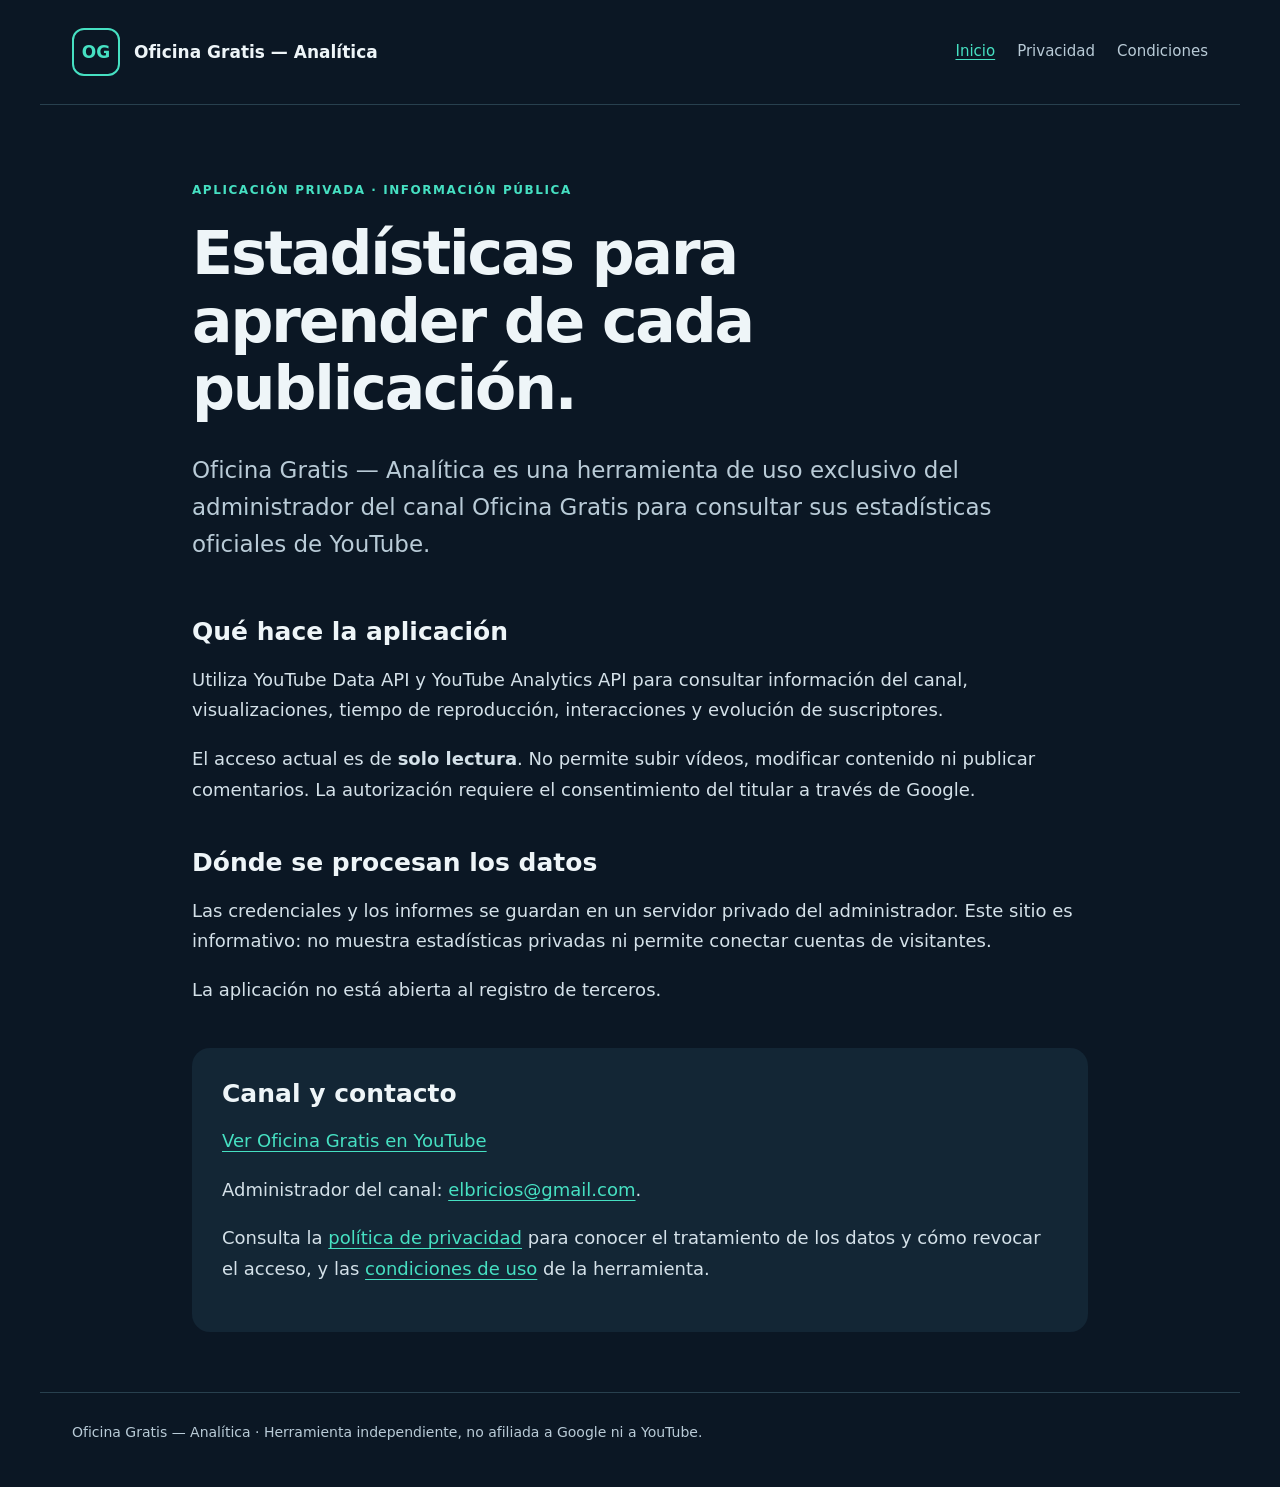
==== index.html @ bce7aa6c "Add files via upload" ====
<!doctype html>
<html lang="es">
<head>
<meta charset="utf-8">
<meta name="viewport" content="width=device-width,initial-scale=1">
<meta name="description" content="Información sobre Oficina Gratis — Analítica, herramienta privada de consulta de estadísticas de YouTube.">
<title>Oficina Gratis — Analítica</title>
<link rel="stylesheet" href="estilos.css">
</head>
<body>
<header><a class="brand" href="index.html"><span class="mark">OG</span> Oficina Gratis — Analítica</a><nav aria-label="Principal"><a href="index.html" aria-current="page">Inicio</a><a href="privacidad.html">Privacidad</a><a href="condiciones.html">Condiciones</a></nav></header>
<main>
<p class="eyebrow">APLICACIÓN PRIVADA · INFORMACIÓN PÚBLICA</p>
<h1>Estadísticas para aprender de cada publicación.</h1>
<p class="lead">Oficina Gratis — Analítica es una herramienta de uso exclusivo del administrador del canal Oficina Gratis para consultar sus estadísticas oficiales de YouTube.</p>
<section><h2>Qué hace la aplicación</h2><p>Utiliza YouTube Data API y YouTube Analytics API para consultar información del canal, visualizaciones, tiempo de reproducción, interacciones y evolución de suscriptores.</p><p>El acceso actual es de <strong>solo lectura</strong>. No permite subir vídeos, modificar contenido ni publicar comentarios. La autorización requiere el consentimiento del titular a través de Google.</p></section>
<section><h2>Dónde se procesan los datos</h2><p>Las credenciales y los informes se guardan en un servidor privado del administrador. Este sitio es informativo: no muestra estadísticas privadas ni permite conectar cuentas de visitantes.</p><p>La aplicación no está abierta al registro de terceros.</p></section>
<section class="contact"><h2>Canal y contacto</h2><p><a href="https://www.youtube.com/channel/UCbtsr3_K45c_8omAGseCLwA">Ver Oficina Gratis en YouTube</a></p><p>Administrador del canal: <a href="mailto:elbricios@gmail.com">elbricios@gmail.com</a>.</p><p>Consulta la <a href="privacidad.html">política de privacidad</a> para conocer el tratamiento de los datos y cómo revocar el acceso, y las <a href="condiciones.html">condiciones de uso</a> de la herramienta.</p></section>
</main>
<footer>Oficina Gratis — Analítica · Herramienta independiente, no afiliada a Google ni a YouTube.</footer>
</body></html>
---- estilos.css ----
:root{color-scheme:dark;--bg:#0b1724;--panel:#132635;--text:#eef5f8;--muted:#b9cbd7;--accent:#46e0c2}*{box-sizing:border-box}body{margin:0;background:var(--bg);color:var(--text);font:18px/1.7 system-ui,-apple-system,"Segoe UI",sans-serif}a{color:var(--accent);text-underline-offset:.22em}a:focus-visible{outline:3px solid var(--accent);outline-offset:5px}header{max-width:1200px;margin:auto;display:flex;justify-content:space-between;align-items:center;gap:25px;padding:28px 32px;border-bottom:1px solid #28404e}.brand{display:flex;align-items:center;gap:14px;text-decoration:none;color:var(--text);font-size:17px;font-weight:700}.mark{display:grid;place-items:center;width:48px;height:48px;border:2px solid var(--accent);border-radius:12px;color:var(--accent);flex-shrink:0}nav{display:flex;gap:22px;font-size:15px}nav a{color:var(--muted);text-decoration:none}nav a[aria-current]{color:var(--accent);text-decoration:underline}main{max-width:960px;padding:75px 32px 60px;margin:auto}.eyebrow{font-size:12px;letter-spacing:.13em;font-weight:700;color:var(--accent)}h1{font-size:clamp(34px,5.4vw,60px);line-height:1.12;letter-spacing:-.035em;max-width:850px;margin:20px 0 30px}h2{font-size:25px;line-height:1.3;margin:0 0 16px}p{margin:0 0 18px}.lead{font-size:23px;line-height:1.6;color:var(--muted);margin-bottom:54px}section{margin-top:42px}section p{color:#d4e1e9}.contact{background:var(--panel);border-radius:18px;padding:30px}.legal{max-width:900px}.legal h1{font-size:clamp(34px,5vw,48px)}.updated{color:var(--muted);font-size:15px}code{overflow-wrap:anywhere;font-size:15px;background:var(--panel);padding:3px 7px;border-radius:5px}footer{max-width:1200px;margin:auto;padding:28px 32px 42px;border-top:1px solid #28404e;color:var(--muted);font-size:14px}@media(max-width:700px){header{align-items:flex-start;flex-direction:column;padding:20px}main{padding:40px 20px}.brand{font-size:15px}nav{gap:20px}.lead{font-size:20px}.contact{padding:22px}footer{padding:24px 20px}body{font-size:17px}}
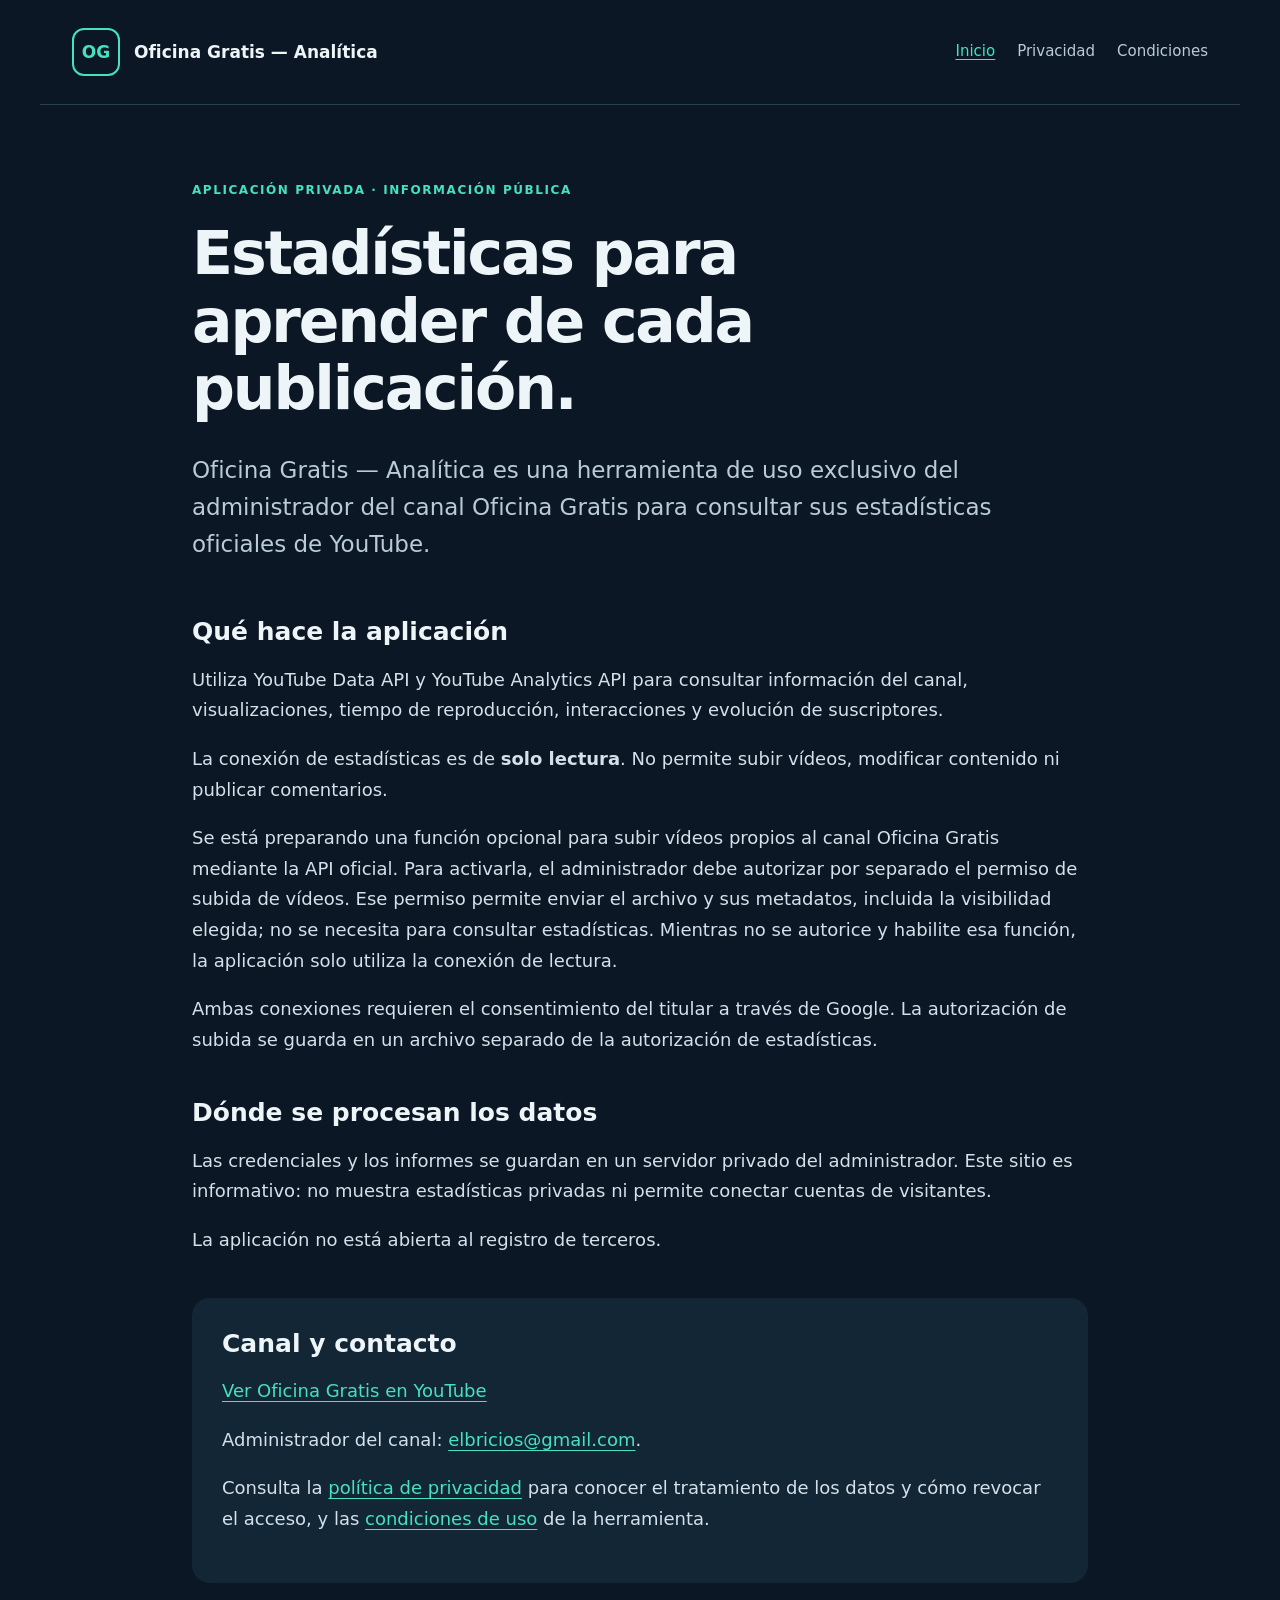
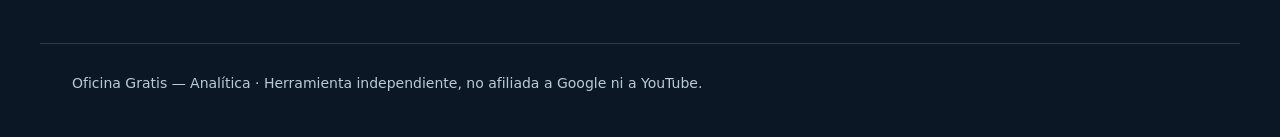
==== commit 65a01491: "Add files via upload" ====
--- a/index.html
+++ b/index.html
@@ -13,7 +13,7 @@
 <p class="eyebrow">APLICACIÓN PRIVADA · INFORMACIÓN PÚBLICA</p>
 <h1>Estadísticas para aprender de cada publicación.</h1>
 <p class="lead">Oficina Gratis — Analítica es una herramienta de uso exclusivo del administrador del canal Oficina Gratis para consultar sus estadísticas oficiales de YouTube.</p>
-<section><h2>Qué hace la aplicación</h2><p>Utiliza YouTube Data API y YouTube Analytics API para consultar información del canal, visualizaciones, tiempo de reproducción, interacciones y evolución de suscriptores.</p><p>El acceso actual es de <strong>solo lectura</strong>. No permite subir vídeos, modificar contenido ni publicar comentarios. La autorización requiere el consentimiento del titular a través de Google.</p></section>
+<section><h2>Qué hace la aplicación</h2><p>Utiliza YouTube Data API y YouTube Analytics API para consultar información del canal, visualizaciones, tiempo de reproducción, interacciones y evolución de suscriptores.</p><p>La conexión de estadísticas es de <strong>solo lectura</strong>. No permite subir vídeos, modificar contenido ni publicar comentarios.</p><p>Se está preparando una función opcional para subir vídeos propios al canal Oficina Gratis mediante la API oficial. Para activarla, el administrador debe autorizar por separado el permiso de subida de vídeos. Ese permiso permite enviar el archivo y sus metadatos, incluida la visibilidad elegida; no se necesita para consultar estadísticas. Mientras no se autorice y habilite esa función, la aplicación solo utiliza la conexión de lectura.</p><p>Ambas conexiones requieren el consentimiento del titular a través de Google. La autorización de subida se guarda en un archivo separado de la autorización de estadísticas.</p></section>
 <section><h2>Dónde se procesan los datos</h2><p>Las credenciales y los informes se guardan en un servidor privado del administrador. Este sitio es informativo: no muestra estadísticas privadas ni permite conectar cuentas de visitantes.</p><p>La aplicación no está abierta al registro de terceros.</p></section>
 <section class="contact"><h2>Canal y contacto</h2><p><a href="https://www.youtube.com/channel/UCbtsr3_K45c_8omAGseCLwA">Ver Oficina Gratis en YouTube</a></p><p>Administrador del canal: <a href="mailto:elbricios@gmail.com">elbricios@gmail.com</a>.</p><p>Consulta la <a href="privacidad.html">política de privacidad</a> para conocer el tratamiento de los datos y cómo revocar el acceso, y las <a href="condiciones.html">condiciones de uso</a> de la herramienta.</p></section>
 </main>
